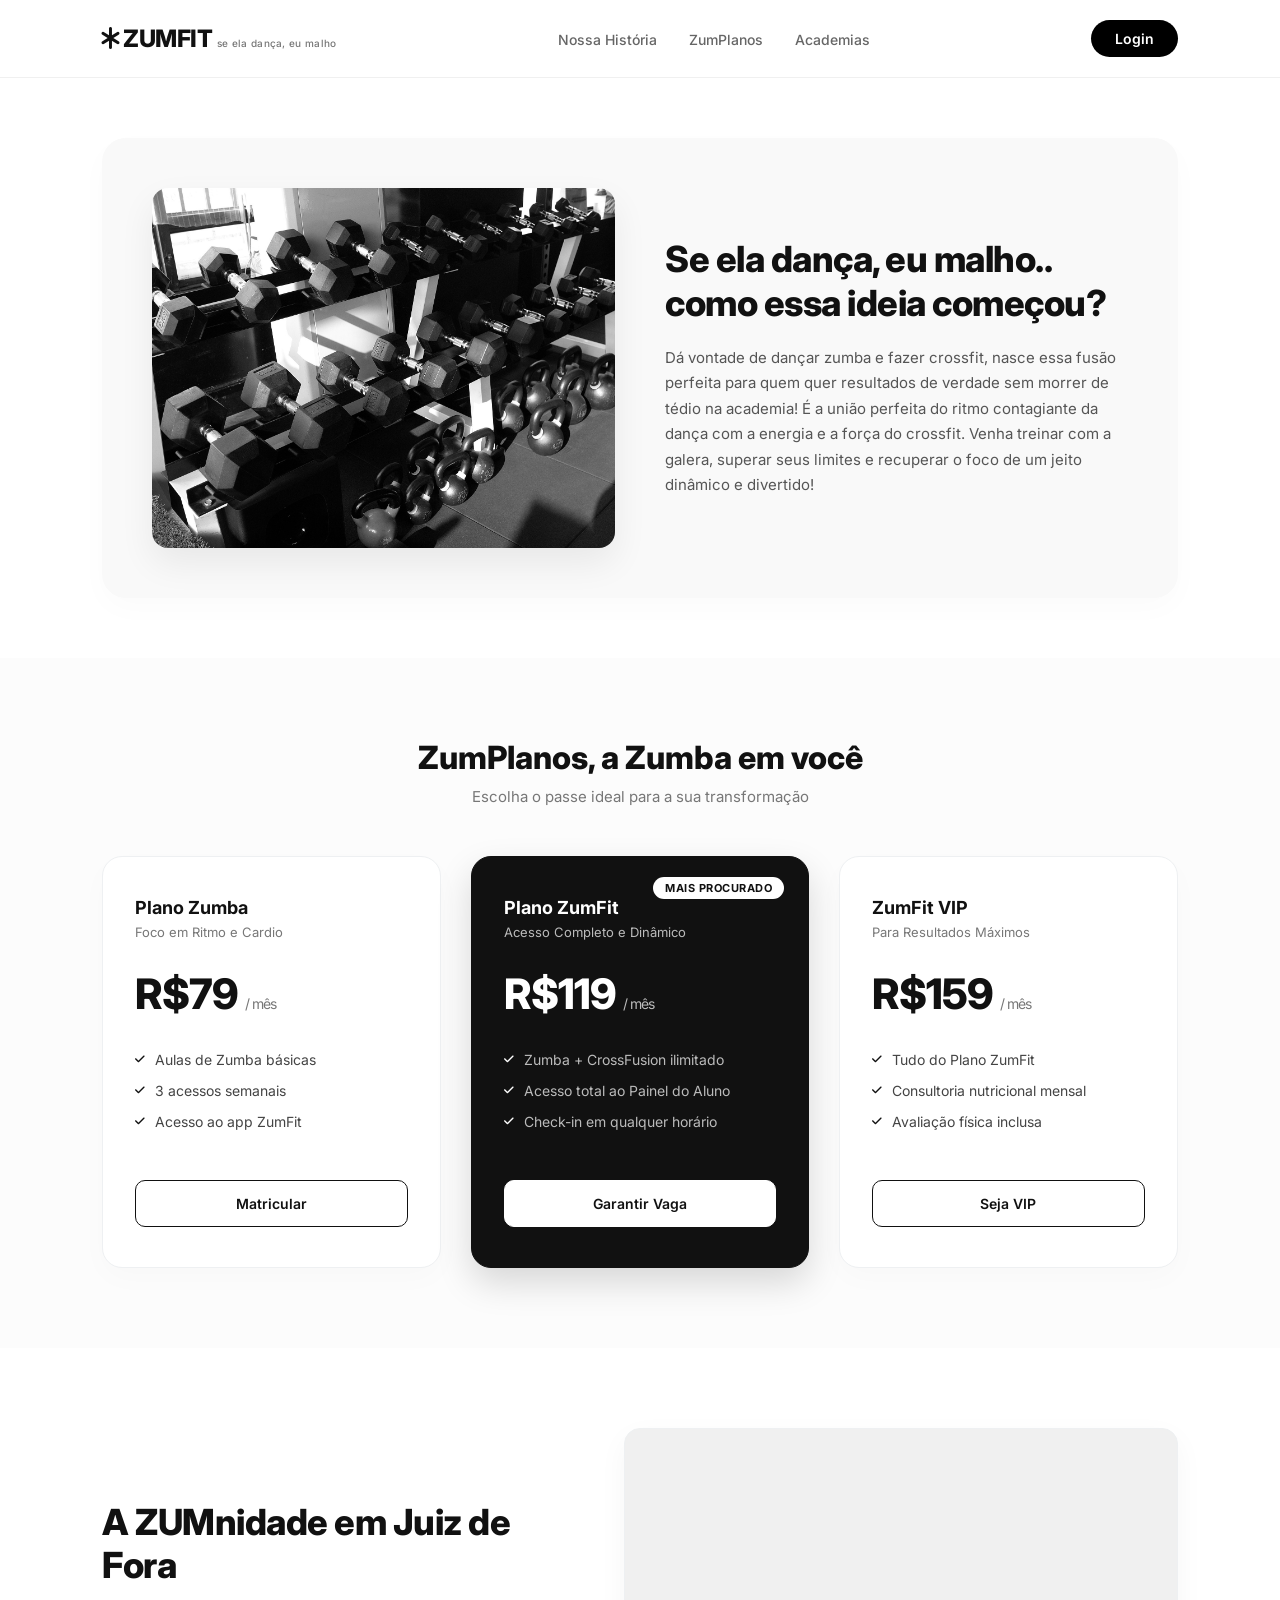
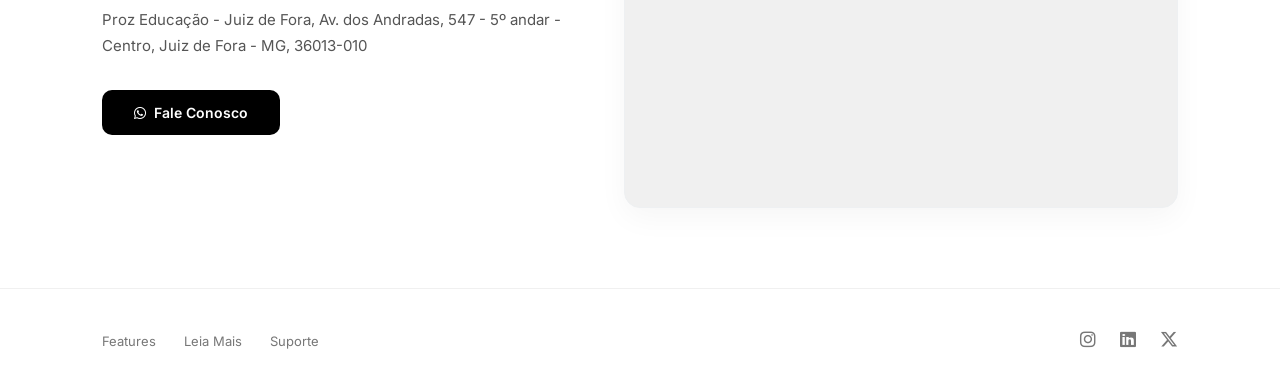
==== index.html @ 2171e320 "Add files via upload" ====
<!doctype html>
<html lang="pt-BR">
    <head>
        <meta charset="UTF-8" />
        <meta name="viewport" content="width=device-width, initial-scale=1.0" />
        <title>ZUMFIT - Home</title>
        <link
            href="https://fonts.googleapis.com/css2?family=Inter:wght@300;400;500;600;700;800&display=swap"
            rel="stylesheet"
        />
        <link
            rel="stylesheet"
            href="https://cdnjs.cloudflare.com/ajax/libs/font-awesome/6.4.0/css/all.min.css"
        />
        <link rel="stylesheet" href="css/landing.css" />
    </head>
    <body>
        <nav class="landing-nav">
            <div class="nav-brand">
                <i class="fa-solid fa-asterisk logo-icon"></i> ZUMFIT
                <span class="logo-slogan">se ela dança, eu malho</span>
            </div>
            <ul class="nav-links">
                <li><a href="#historia">Nossa História</a></li>
                <li><a href="#planos">ZumPlanos</a></li>
                <li><a href="#academias">Academias</a></li>
            </ul>
            <a href="pages/login.html" class="btn-login-nav">Login</a>
        </nav>

        <section id="historia" class="hero-section">
            <div class="hero-container">
                <div class="hero-image-wrapper">
                    <img
                        src="img/img_landingPage/academia01.jpg"
                        alt="Treino ZumFit"
                    />
                </div>
                <div class="hero-content">
                    <h1>Se ela dança, eu malho.. como essa ideia começou?</h1>
                    <p>
                        Dá vontade de dançar zumba e fazer crossfit, nasce essa
                        fusão perfeita para quem quer resultados de verdade sem
                        morrer de tédio na academia! É a união perfeita do ritmo
                        contagiante da dança com a energia e a força do
                        crossfit. Venha treinar com a galera, superar seus
                        limites e recuperar o foco de um jeito dinâmico e
                        divertido!
                    </p>
                </div>
            </div>
        </section>

        <section id="planos" class="plans-section">
            <div class="section-header">
                <h2>ZumPlanos, a Zumba em você</h2>
                <p>Escolha o passe ideal para a sua transformação</p>
            </div>

            <div class="plans-grid">
                <div class="plan-card">
                    <div class="plan-header">
                        <h3>Plano Zumba</h3>
                        <p class="plan-sub">Foco em Ritmo e Cardio</p>
                    </div>
                    <div class="plan-price">R$79 <span>/ mês</span></div>
                    <ul class="plan-features">
                        <li>
                            <i class="fa-solid fa-check"></i> Aulas de Zumba
                            básicas
                        </li>
                        <li>
                            <i class="fa-solid fa-check"></i> 3 acessos semanais
                        </li>
                        <li>
                            <i class="fa-solid fa-check"></i> Acesso ao app
                            ZumFit
                        </li>
                    </ul>
                    <a href="/pages/login.html" class="btn-plan">Matricular</a>
                </div>

                <div class="plan-card featured">
                    <div class="plan-badge">Mais Procurado</div>
                    <div class="plan-header">
                        <h3>Plano ZumFit</h3>
                        <p class="plan-sub">Acesso Completo e Dinâmico</p>
                    </div>
                    <div class="plan-price">R$119 <span>/ mês</span></div>
                    <ul class="plan-features">
                        <li>
                            <i class="fa-solid fa-check"></i> Zumba +
                            CrossFusion ilimitado
                        </li>
                        <li>
                            <i class="fa-solid fa-check"></i> Acesso total ao
                            Painel do Aluno
                        </li>
                        <li>
                            <i class="fa-solid fa-check"></i> Check-in em
                            qualquer horário
                        </li>
                    </ul>
                    <a href="/pages/login.html" class="btn-plan btn-plan-dark"
                        >Garantir Vaga</a
                    >
                </div>

                <div class="plan-card">
                    <div class="plan-header">
                        <h3>ZumFit VIP</h3>
                        <p class="plan-sub">Para Resultados Máximos</p>
                    </div>
                    <div class="plan-price">R$159 <span>/ mês</span></div>
                    <ul class="plan-features">
                        <li>
                            <i class="fa-solid fa-check"></i> Tudo do Plano
                            ZumFit
                        </li>
                        <li>
                            <i class="fa-solid fa-check"></i> Consultoria
                            nutricional mensal
                        </li>
                        <li>
                            <i class="fa-solid fa-check"></i> Avaliação física
                            inclusa
                        </li>
                    </ul>
                    <a href="/pages/login.html" class="btn-plan">Seja VIP</a>
                </div>
            </div>
        </section>

        <section id="academias" class="location-section">
            <div class="location-container">
                <div class="location-content">
                    <h2>A ZUMnidade em Juiz de Fora</h2>
                    <p class="address-text">
                        Proz Educação - Juiz de Fora, Av. dos Andradas, 547 - 5º
                        andar - Centro, Juiz de Fora - MG, 36013-010
                    </p>
                    <a
                        href="https://www.instagram.com/reel/DBKXAs7vTAa/"
                        target="_blank"
                        class="btn-whatsapp"
                    >
                        <i class="fa-brands fa-whatsapp"></i> Fale Conosco
                    </a>
                </div>
                <div class="location-map">
                    <iframe
                        src="https://www.google.com/maps/embed?pb=!1m18!1m12!1m3!1d3705.73409079859!2d-43.35651672494735!3d-21.751832180084623!2m3!1f0!2f0!3f0!3m2!1i1024!2i768!4f13.1!3m3!1m2!1s0xa699c3c3e85c8d%3A0x8e1018e314aea8e2!2sProz%20Educa%C3%A7%C3%A3o%20-%20Juiz%20de%20Fora!5e0!3m2!1spt-BR!2sbr!4v1780279275790!5m2!1spt-BR!2sbr"
                        width="600"
                        height="450"
                        style="border: 0"
                        allowfullscreen=""
                        loading="lazy"
                        referrerpolicy="no-referrer-when-downgrade"
                    ></iframe>
                </div>
            </div>
        </section>

        <footer class="landing-footer">
            <div class="footer-links">
                <a href="#">Features</a>
                <a href="#">Leia Mais</a>
                <a href="#">Suporte</a>
            </div>
            <div class="footer-social">
                <a href="#"><i class="fa-brands fa-instagram"></i></a>
                <a href="#"><i class="fa-brands fa-linkedin"></i></a>
                <a href="#"><i class="fa-brands fa-x-twitter"></i></a>
            </div>
        </footer>

        <script src="js/landing.js"></script>
    </body>
</html>
---- css/landing.css ----
/* Reset & Variáveis Globais (Foco em Preto e Branco Minimalista) */
* {
    margin: 0;
    padding: 0;
    box-sizing: border-box;
    font-family: "Inter", sans-serif;
}

html {
    scroll-behavior: smooth;
}

body {
    background-color: #ffffff;
    color: #111111;
    -webkit-font-smoothing: antialiased;
}

/* Menu de Navegação */
.landing-nav {
    display: flex;
    justify-content: space-between;
    align-items: center;
    padding: 20px 8%;
    background-color: #ffffff;
    border-bottom: 1px solid #f0f0f0;
    position: sticky;
    top: 0;
    z-index: 1000;
}

/* ESTRUTURA ATUALIZADA DA LOGO (ALINHAMENTO VERTICAL) */
.nav-brand-wrapper {
    display: flex;
    align-items: center;
    gap: 12px;
}

.logo-icon {
    font-size: 24px;
    color: #111111;
    animation: rotateLogo 10s linear infinite;
}

@keyframes rotateLogo {
    from {
        transform: rotate(0deg);
    }
    to {
        transform: rotate(360deg);
    }
}

/* Força o empilhamento do título e do slogan à esquerda */
.logo-text-group {
    display: flex;
    flex-direction: column;
    align-items: flex-start;
    justify-content: center;
}

.nav-brand {
    font-size: 24px;
    font-weight: 800;
    letter-spacing: -0.5px;
    line-height: 1;
    margin: 0;
    padding: 0;
}

.logo-slogan {
    font-size: 10px;
    font-weight: 500;
    color: #777777;
    letter-spacing: 0.3px;
    margin-top: 2px; /* Garante o posicionamento logo abaixo */
    padding: 0;
    text-transform: lowercase;
    white-space: nowrap;
}
/* FIM DA ESTRUTURA DA LOGO */

.nav-links {
    display: flex;
    gap: 32px;
    list-style: none;
}

.nav-links a {
    text-decoration: none;
    color: #666666;
    font-size: 14px;
    font-weight: 500;
    transition:
        color 0.2s ease,
        transform 0.2s ease;
}

.nav-links a:hover {
    color: #000000;
}

.btn-login-nav {
    background-color: #000000;
    color: #ffffff;
    text-decoration: none;
    padding: 10px 24px;
    border-radius: 20px;
    font-weight: 600;
    font-size: 14px;
    transition:
        background-color 0.2s ease,
        transform 0.2s ease;
}

.btn-login-nav:hover {
    background-color: #222222;
    transform: translateY(-1px);
}

/* Seção Hero (Nossa História - Sem Borda Azul) */
.hero-section {
    padding: 60px 8%;
}

.hero-container {
    background-color: #f9f9f9;
    border-radius: 24px;
    padding: 50px;
    display: grid;
    grid-template-columns: 1fr 1fr;
    gap: 50px;
    align-items: center;
    box-shadow: 0 10px 30px rgba(0, 0, 0, 0.02);
}

.hero-image-wrapper {
    width: 100%;
    height: 360px;
    border-radius: 16px;
    overflow: hidden;
    box-shadow: 0 15px 35px rgba(0, 0, 0, 0.07);
}

.hero-image-wrapper img {
    width: 100%;
    height: 100%;
    object-fit: cover;
    transition: transform 0.5s ease;
}

.hero-container:hover .hero-image-wrapper img {
    transform: scale(1.03);
}

.hero-content h1 {
    font-size: 36px;
    font-weight: 800;
    line-height: 1.2;
    margin-bottom: 20px;
    letter-spacing: -0.5px;
}

.hero-content p {
    color: #555555;
    font-size: 15px;
    line-height: 1.7;
}

/* Seção de Planos */
.plans-section {
    padding: 80px 8%;
    background-color: #fcfcfc;
}

.section-header {
    text-align: center;
    margin-bottom: 50px;
}

.section-header h2 {
    font-size: 32px;
    font-weight: 800;
    margin-bottom: 10px;
}

.section-header p {
    color: #777777;
    font-size: 15px;
}

.plans-grid {
    display: grid;
    grid-template-columns: repeat(3, 1fr);
    gap: 30px;
    max-width: 1140px;
    margin: 0 auto;
}

/* EFEITOS AVANÇADOS NOS CARDS */
.plan-card {
    background: #ffffff;
    border: 1px solid #eef0f2;
    border-radius: 20px;
    padding: 40px 32px;
    display: flex;
    flex-direction: column;
    position: relative;
    box-shadow: 0 10px 30px rgba(0, 0, 0, 0.02);
    transition:
        transform 0.4s cubic-bezier(0.16, 1, 0.3, 1),
        box-shadow 0.4s ease,
        border-color 0.4s ease;
}

/* Efeito Hover nos Cards Padrão */
.plan-card:hover {
    transform: translateY(-8px);
    box-shadow: 0 20px 40px rgba(0, 0, 0, 0.08);
    border-color: #111111;
}

.plan-header h3 {
    font-size: 18px;
    font-weight: 700;
    margin-bottom: 6px;
}

.plan-sub {
    color: #777777;
    font-size: 13px;
    margin-bottom: 28px;
}

.plan-price {
    font-size: 42px;
    font-weight: 800;
    margin-bottom: 32px;
    letter-spacing: -1px;
}

.plan-price span {
    font-size: 14px;
    font-weight: 400;
    color: #777777;
}

.plan-features {
    list-style: none;
    margin-bottom: 36px;
    flex-grow: 1;
}

.plan-features li {
    font-size: 14px;
    color: #444444;
    margin-bottom: 14px;
    display: flex;
    align-items: center;
    gap: 10px;
}

.plan-features i {
    font-size: 11px;
    color: #111111;
}

.btn-plan {
    display: block;
    text-align: center;
    background-color: transparent;
    color: #111111;
    border: 1px solid #111111;
    padding: 14px;
    border-radius: 10px;
    font-weight: 600;
    font-size: 14px;
    text-decoration: none;
    transition:
        background-color 0.3s,
        color 0.3s;
}

.btn-plan:hover {
    background-color: #111111;
    color: #ffffff;
}

/* Card Plano Destacado (Inversão de Cores Premium) */
.plan-card.featured {
    background-color: #111111;
    color: #ffffff;
    border-color: #111111;
    box-shadow: 0 15px 35px rgba(0, 0, 0, 0.15);
}

.plan-card.featured:hover {
    transform: translateY(-8px);
    box-shadow: 0 25px 50px rgba(0, 0, 0, 0.25);
}

.plan-card.featured .plan-sub,
.plan-card.featured .plan-price span,
.plan-card.featured .plan-features li {
    color: #bbbbbb;
}

.plan-card.featured .plan-features i {
    color: #ffffff;
}

.plan-badge {
    position: absolute;
    top: 20px;
    right: 24px;
    background: #ffffff;
    color: #111111;
    padding: 4px 12px;
    font-size: 11px;
    font-weight: 700;
    border-radius: 20px;
    text-transform: uppercase;
    letter-spacing: 0.5px;
}

.plan-card.featured .btn-plan-dark {
    background-color: #ffffff;
    color: #111111;
    border-color: #ffffff;
}

.plan-card.featured .btn-plan-dark:hover {
    background-color: #e5e5e5;
    color: #111111;
}

/* Seção de Localização */
.location-section {
    padding: 80px 8%;
    background-color: #ffffff;
}

.location-container {
    display: grid;
    grid-template-columns: 1fr 1.2fr;
    gap: 60px;
    align-items: center;
    max-width: 1140px;
    margin: 0 auto;
}

.location-content h2 {
    font-size: 36px;
    font-weight: 800;
    line-height: 1.2;
    margin-bottom: 20px;
    letter-spacing: -0.5px;
}

.address-text {
    color: #555555;
    font-size: 15px;
    line-height: 1.7;
    margin-bottom: 32px;
}

.btn-whatsapp {
    display: inline-flex;
    align-items: center;
    gap: 8px;
    background-color: #000000;
    color: #ffffff;
    text-decoration: none;
    padding: 14px 32px;
    border-radius: 10px;
    font-weight: 600;
    font-size: 14px;
    transition:
        background-color 0.2s,
        transform 0.2s;
}

.btn-whatsapp:hover {
    background-color: #222222;
    transform: translateY(-2px);
}

.location-map {
    height: 380px;
    background-color: #f0f0f0;
    border-radius: 16px;
    overflow: hidden;
    box-shadow: 0 10px 30px rgba(0, 0, 0, 0.04);
    border: 1px solid #eef0f2;
}

/* Rodapé */
.landing-footer {
    display: flex;
    justify-content: space-between;
    align-items: center;
    padding: 40px 8%;
    background-color: #ffffff;
    border-top: 1px solid #f0f0f0;
}

.footer-links a {
    text-decoration: none;
    color: #777777;
    font-size: 13px;
    margin-right: 24px;
    transition: color 0.2s;
}

.footer-social a {
    color: #777777;
    font-size: 18px;
    margin-left: 20px;
    text-decoration: none;
    transition: color 0.2s;
}

.footer-links a:hover,
.footer-social a:hover {
    color: #000000;
}

/* Responsividade Avançada */
@media (max-width: 992px) {
    .plans-grid {
        grid-template-columns: 1fr;
        max-width: 400px;
    }
    .hero-container,
    .location-container {
        grid-template-columns: 1fr;
        gap: 40px;
    }
    .hero-image-wrapper {
        height: 280px;
    }
    .nav-links {
        display: none;
    }
}
@media (max-width: 576px) {
    .hero-content h1 {
        font-size: 28px;
    }
    .plan-price {
        font-size: 32px;
    }
}
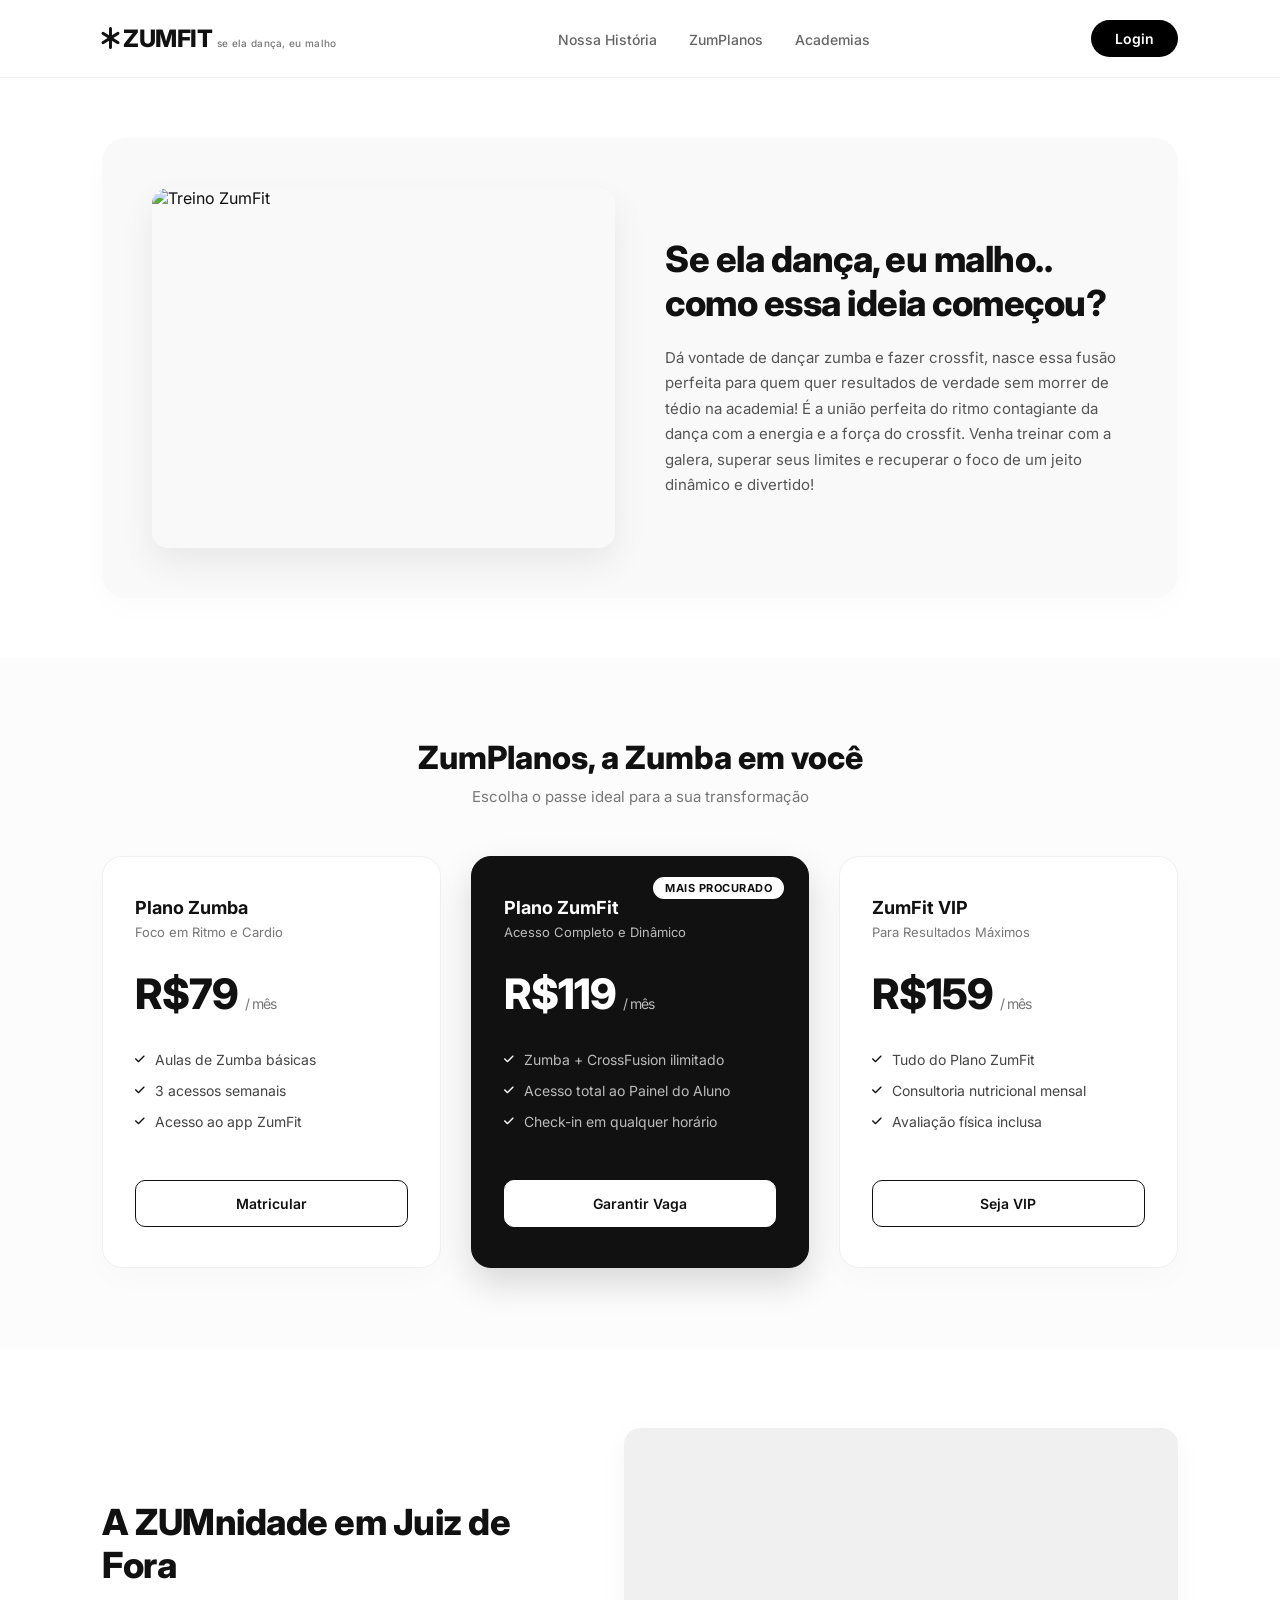
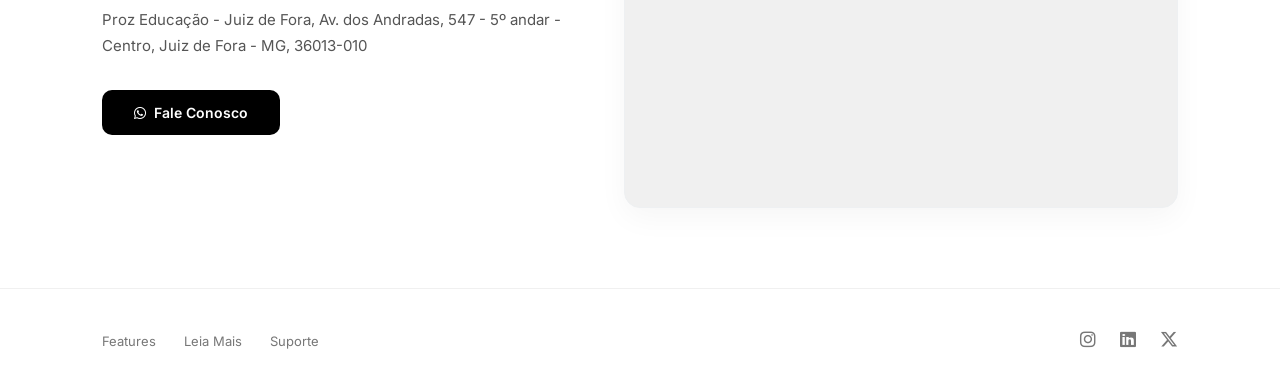
==== commit 2b521685: "Fix HTML encoding issues in index.html" ====
--- a/index.html
+++ b/index.html
@@ -32,7 +32,7 @@
             <div class="hero-container">
                 <div class="hero-image-wrapper">
                     <img
-                        src="img/img_landingPage/academia01.jpg"
+                        src="img/img_landingPage/academiZum.jpg"
                         alt="Treino ZumFit"
                     />
                 </div>
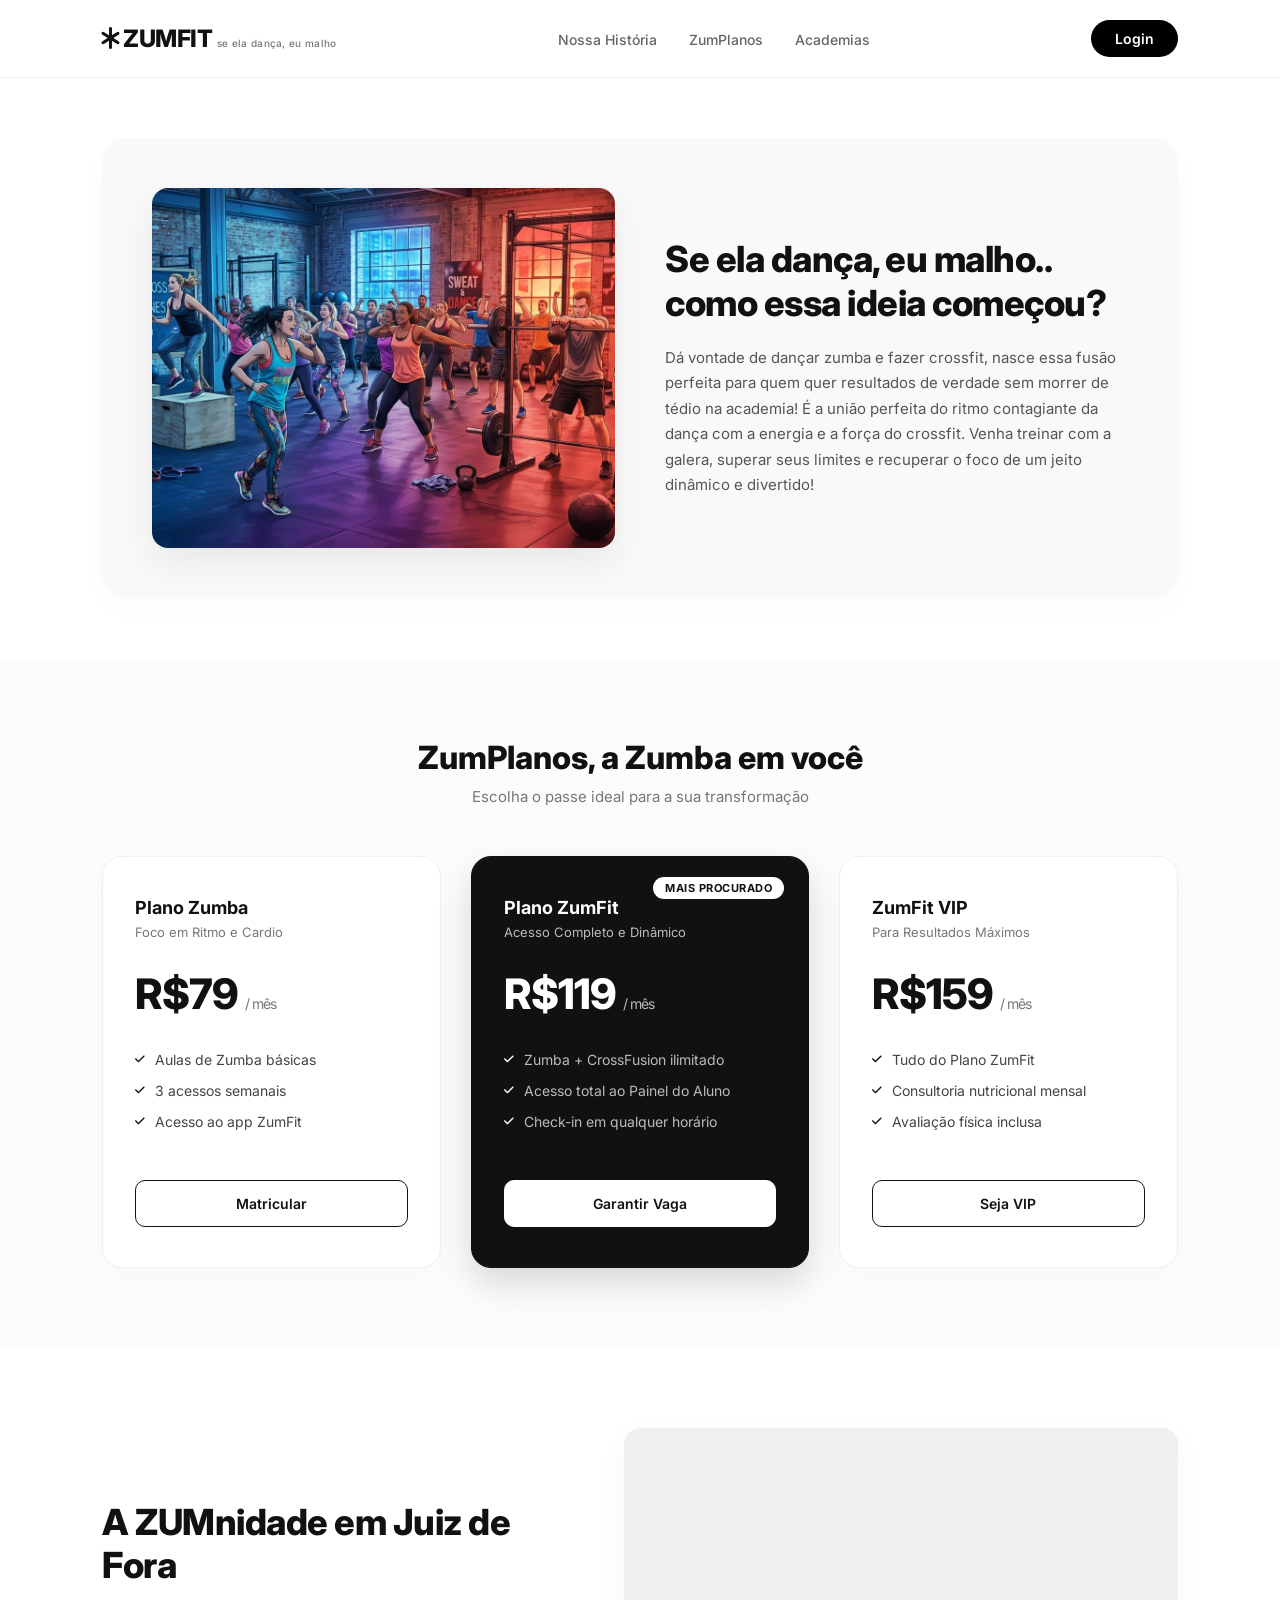
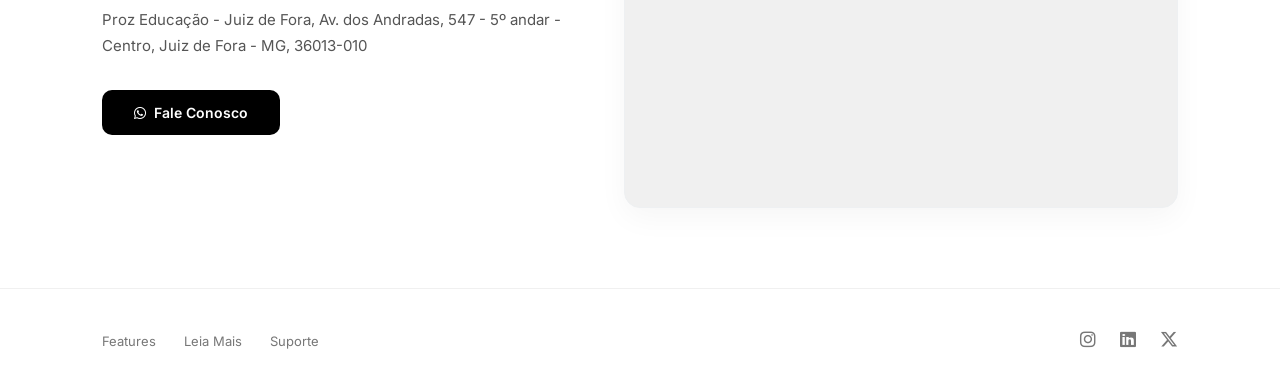
==== commit ab507c9a: "Fix HTML encoding issues in index.html" ====
--- a/index.html
+++ b/index.html
@@ -32,7 +32,7 @@
             <div class="hero-container">
                 <div class="hero-image-wrapper">
                     <img
-                        src="img/img_landingPage/academiZum.jpg"
+                        src="img/img_landingPage/academiaZum.png"
                         alt="Treino ZumFit"
                     />
                 </div>
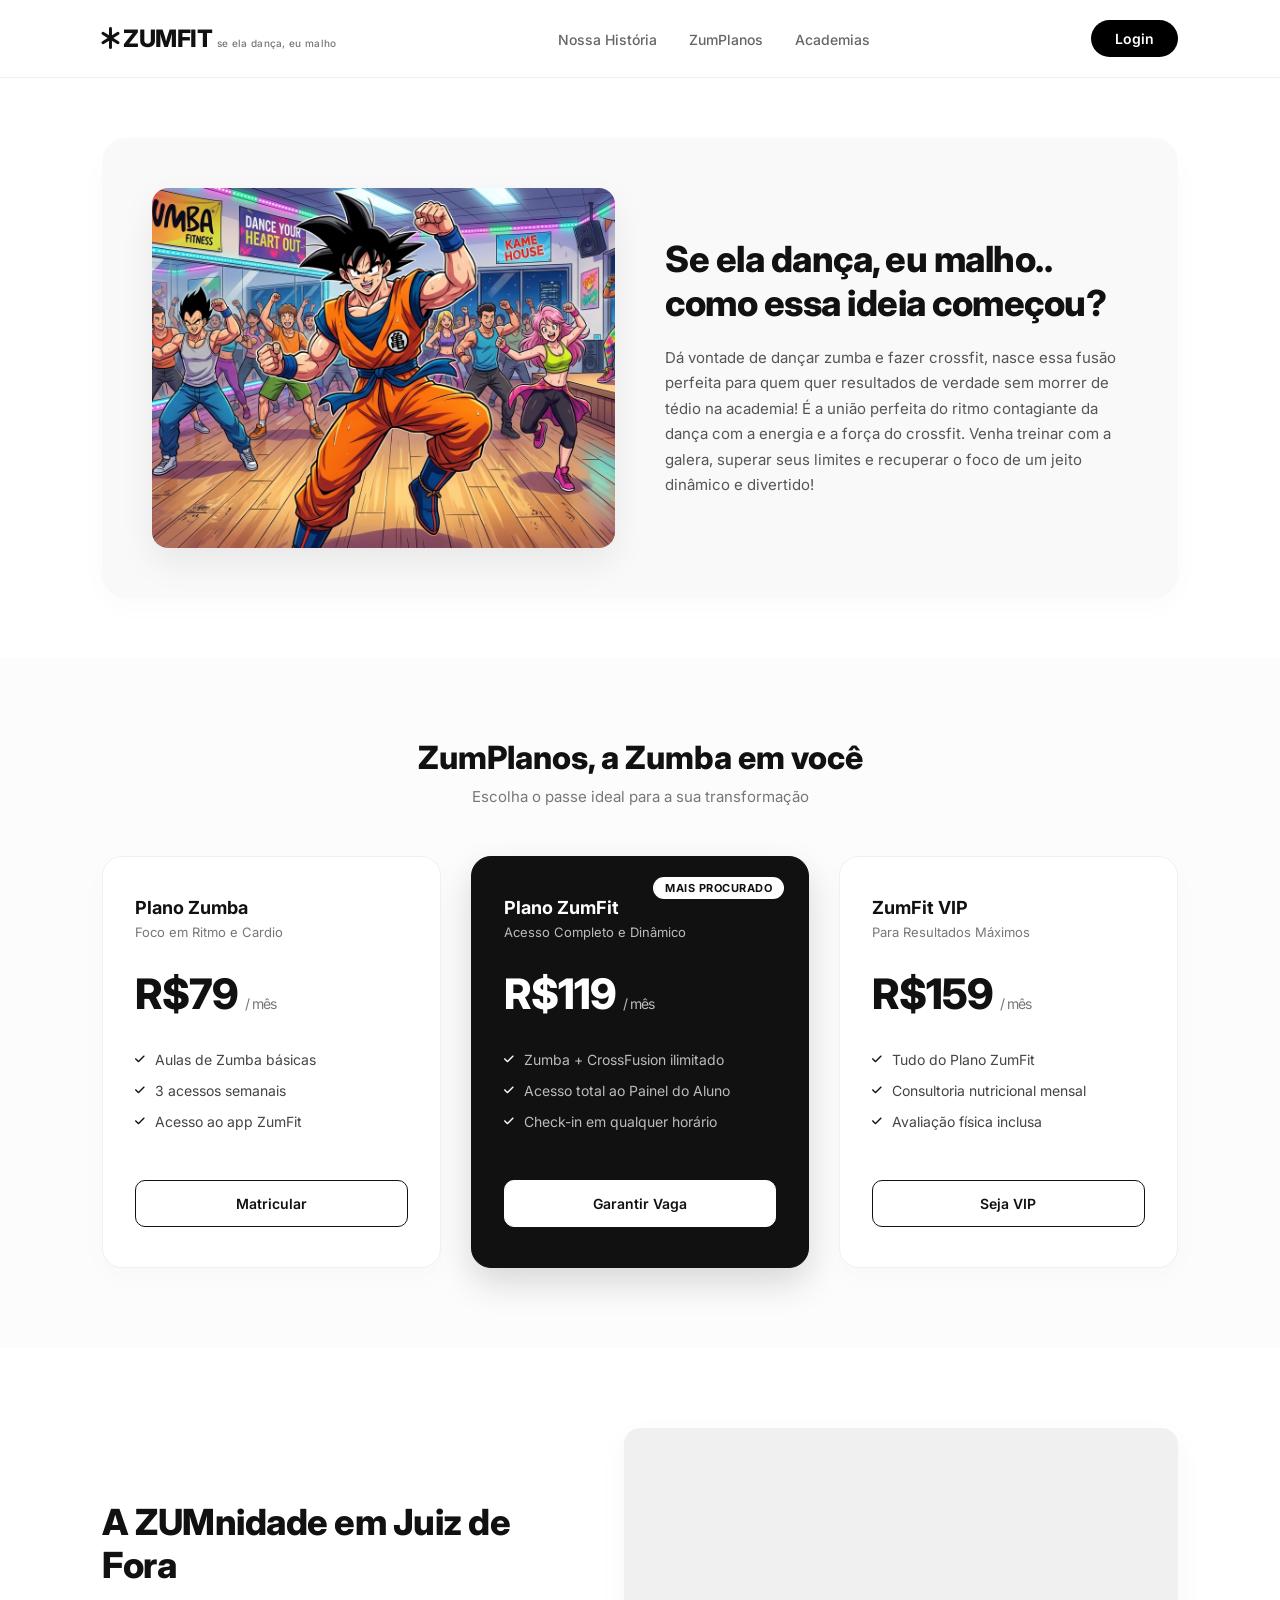
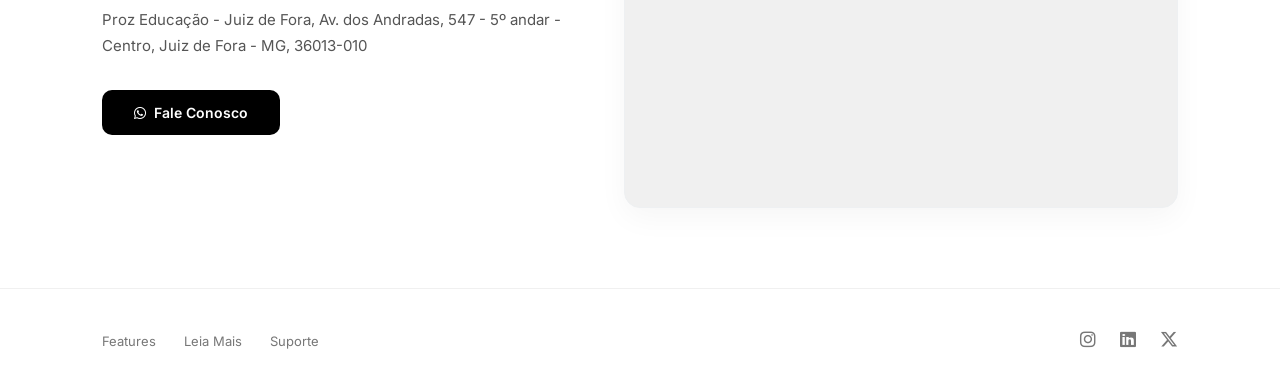
==== commit 8a62414c: "Update hero image in index.html" ====
--- a/index.html
+++ b/index.html
@@ -32,7 +32,7 @@
             <div class="hero-container">
                 <div class="hero-image-wrapper">
                     <img
-                        src="img/img_landingPage/academiaZum.png"
+                        src="img/img_landingPage/goku_zumba.png"
                         alt="Treino ZumFit"
                     />
                 </div>
